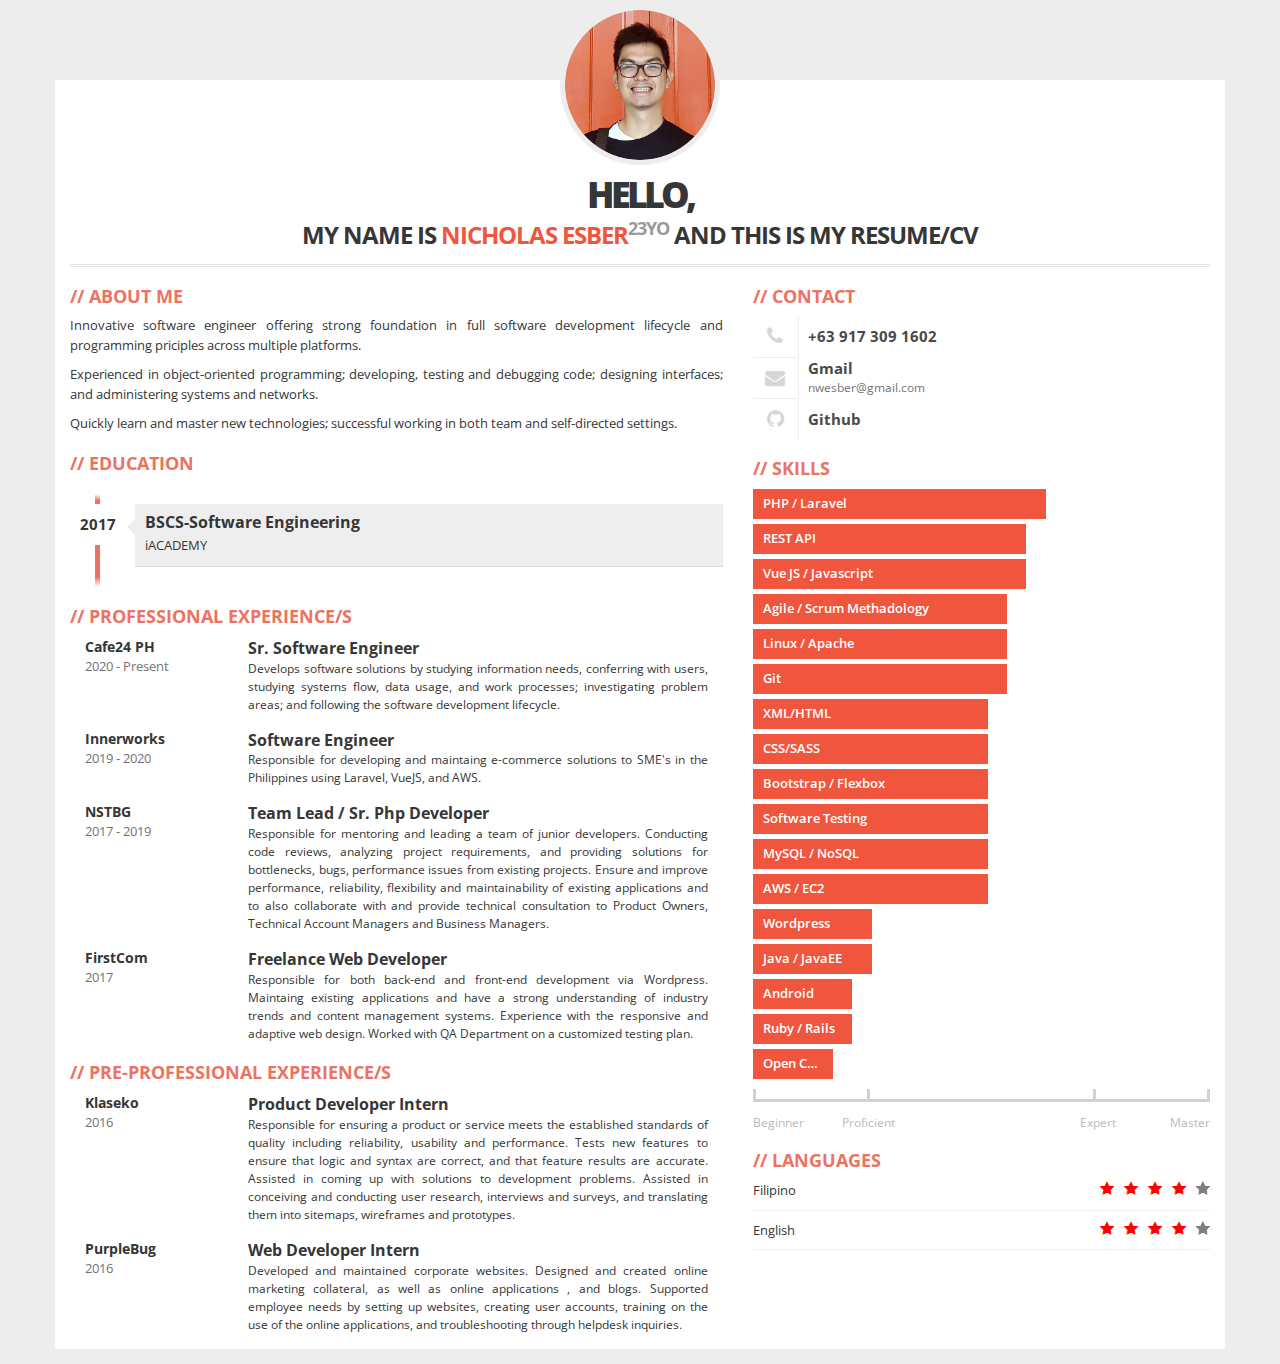
==== index.html @ 86ea2d39 "Update index.html" ====
<!DOCTYPE html>
<html lang="en">
  <head>
    <meta http-equiv="Content-Type" content="text/html; charset=UTF-8">
    <meta http-equiv="X-UA-Compatible" content="IE=edge,chrome=1">
    <meta name="viewport" content="width=device-width, initial-scale=1">
    <meta name="author" content="Nicholas Esber">
    <meta name="keywords" content="resume, nicholas esber">
    <meta name="description" content="Nicholas Esber CV/Resume">

    <title>NWESBER</title>
    <link href="./assets/plugins/bootstrap/css/bootstrap.min.css" rel="stylesheet">
    <link href="./assets/plugins/font-awesome/css/font-awesome.min.css" rel="stylesheet">
    <link href="./assets/css/main.css" rel="stylesheet">
    <link rel="shortcut icon" type="image/x-icon" href="./assets/img/icon.png" />
  </head>
  <body>
    <div class="container">
      <div class="row">
        <div class="col-xs-12">
          <div id="photo-header" class="text-center">
            <!-- PHOTO (AVATAR) -->
            <div id="photo">
              <img src="./assets/img/cv.png" alt="avatar">
            </div>
            <div id="text-header">
              <h1>Hello,<br> my name is <span>Nicholas Esber</span><sup>23yo</sup> and this is my resume/cv</h1>
            </div>
          </div>
        </div>
      </div>
      <div class="row">
        <div class="col-xs-12 col-sm-7">

          <!-- ABOUT ME -->
          <div class="box" align="justify">
            <h2>About Me</h2>
            <p>Innovative software engineer offering strong foundation in full software development lifecycle and programming priciples across multiple platforms.</p>
      	    <p>Experienced in object-oriented programming; developing, testing and debugging code; designing interfaces; and administering systems and networks.</p>
      	    <p>Quickly learn and master new technologies; successful working in both team and self-directed settings.</p>
          </div>

          <!-- EDUCATION -->
          <div class="box">
            <h2>Education</h2>
            <ul id="education" class="clearfix">
              <li>
                <div class="year pull-left">2017</div>
                <div class="description pull-right">
                  <h3>BSCS-Software Engineering</h3>
                  <p>iACADEMY</p>
                </div>
              </li>
            </ul>
          </div>

          <!-- PRO-EXPERIENCES -->
          <div class="box" align="justify">
            <h2>Professional Experience/s</h2>
	    <div class="job clearfix">
              <div class="col-xs-3">
                <div class="where">Cafe24 PH</div>
                <div class="year">2020 - Present</div>
              </div>
              <div class="col-xs-9">
                <div class="profession">Sr. Software Engineer</div>
                <div class="description">Develops software solutions by studying information needs, conferring with users, studying systems flow, data usage, and work processes; investigating problem areas; and following the software development lifecycle.  
                </div>
              </div>
            </div>  
	    <div class="job clearfix">
              <div class="col-xs-3">
                <div class="where">Innerworks</div>
                <div class="year">2019 - 2020</div>
              </div>
              <div class="col-xs-9">
                <div class="profession">Software Engineer</div>
                <div class="description">Responsible for developing and maintaing e-commerce solutions to SME's in the Philippines using Laravel, VueJS, and AWS.  
                </div>
              </div>
            </div>
            <div class="job clearfix">
              <div class="col-xs-3">
                <div class="where">NSTBG</div>
                <div class="year">2017 - 2019</div>
              </div>
              <div class="col-xs-9">
                <div class="profession">Team Lead / Sr. Php Developer</div>
                <div class="description">Responsible for mentoring and leading a team of junior developers. Conducting code reviews, analyzing project requirements, and providing solutions for bottlenecks, bugs, performance issues from existing projects. Ensure and improve performance, reliability, flexibility and maintainability of existing applications and to also collaborate with and provide technical consultation to Product Owners, Technical Account Managers and Business Managers.
                </div>
              </div>
            </div>
            <div class="job clearfix">
              <div class="col-xs-3">
                <div class="where">FirstCom</div>
                <div class="year">2017</div>
              </div>
              <div class="col-xs-9">
                <div class="profession">Freelance Web Developer</div>
                <div class="description">Responsible for both back-end and front-end development via Wordpress. Maintaing existing applications and have a strong understanding of industry trends and content management systems. Experience with the responsive and adaptive web design. Worked with QA Department on a customized testing plan.
                </div>
              </div>
            </div>
          </div>

          <!-- PRE-EXPERIENCES -->
          <div class="box" align="justify">
            <h2>Pre-Professional Experience/s</h2>
            <div class="job clearfix">
              <div class="col-xs-3">
                <div class="where">Klaseko</div>
                <div class="year">2016</div>
              </div>
              <div class="col-xs-9">
                <div class="profession">Product Developer Intern</div>
                <div class="description">Responsible for ensuring a product or service meets the established standards of quality including reliability, usability and performance. Tests new features to ensure that logic and syntax are correct, and that feature results are accurate. Assisted in coming up with solutions to development problems. Assisted in conceiving and conducting user research, interviews and surveys, and translating them into sitemaps, wireframes and prototypes.
                </div>
              </div>
            </div>
            <div class="job clearfix">
              <div class="col-xs-3">
                <div class="where">PurpleBug</div>
                <div class="year">2016</div>
              </div>
              <div class="col-xs-9">
                <div class="profession">Web Developer Intern</div>
                <div class="description">Developed and maintained corporate websites. Designed and created online marketing collateral, as well as online applications , and blogs. Supported employee needs by setting up websites, creating user accounts, training on the use of the online applications, and troubleshooting through helpdesk inquiries.</div>
              </div>
            </div>
          </div>

          <div class="box" align="justify" style="display: none">
            <h2>Projects</h2>
            <!-- <div class="job clearfix">
              <div class="col-xs-3">
                <div class="where">FirstCom</div>
                <div class="year">2017</div>
              </div>
              <div class="col-xs-9">
                <div class="profession">WordPress Projects:</div>
                <div class="description">
                  <ul class="list-none">
                    <li><a href="https://www.zonceptzsolutions2501.firstcomdemolinks.com/demo/" target="_blank">Zoncepz Solutions</a></li>
                    <li><a href="http://advancerglobal2809.firstcomdemolinks.com/KHSecurity/demo/" target="_blank">KH Security</a></li>
                    <li><a href="http://www.kcsecurity1711.firstcomdemolinks.com/demo/" target="_blank">KC Security</a></li>
                    <li><a href="http://www.jackfocus2903.firstcomdemolinks.com/demo1/" target="_blank">Jack Focus</a></li>
                  </ul>
                </div>
                <div class="profession">OpenCart Projects:</div>
                <div class="description">
                  <ul class="list-none">
                    <li><a href="http://www.ultrasupplies0912.firstcomdemolinks.com/demo/ultra_supplies/index.php?route=common/home/" target="_blank">Ultra Supplies</a></li>
                  </ul>
                </div>

              </div>
            </div> -->

            <div class="job clearfix">
              <div class="col-xs-3">
                <div class="where">NSTBG</div>
                <div class="year">2017 - 2019</div>
              </div>
              <div class="col-xs-9">
                <div class="profession">
                  <a href="https://bgbridalgallery.com/ph/" target="_blank">BG Bridal Gallery PH</a>
                </div>
                <div class="description">
                  Is top-tier wedding planner in the Philippines and a one-stop wedding planning guide where couples can discover wedding ideas.
                </div>
                 <div class="profession clearTop">
                  <a href="https://bgbridalgallery.com/us/" target="_blank">BG Bridal Gallery US</a>
                </div>
                <div class="description">
                  Is top-tier wedding planner in the US and a one-stop wedding planning guide where couples can discover wedding ideas.
                </div>
                <div class="profession clearTop">
                  <a href="https://bgbridalgallery.com/jp/" target="_blank">BG Bridal Gallery JP</a>
                </div>
                <div class="description">
                  Is top-tier wedding planner in the Japan and a one-stop wedding planning guide where couples can discover wedding ideas.
                </div>
                <div class="profession clearTop">
                  <a href="https://gamenewsninja.com/" target="_blank">Game News Ninja</a>
                </div>
                <div class="description">
                  Is your portal for the hottest gaming trends, game reviews, and new and upcoming games. Enjoy awesome gaming content from hundreds of creators.
                </div>
              </div>
            </div>

            <div class="job clearfix">
              <div class="col-xs-3">
                <div class="where">Klaseko</div>
                <div class="year">2016</div>
              </div>
              <div class="col-xs-9">
                <div class="profession"><a href="https://enroll.klaseko.com/" target="_blank">Klaseko Web Enrollments</a></div>
                <div class="description">An online enrollment platform that works with schools to help make enrollment process easier for parents and students.
                </div>
                <div class="profession clearTop"><a href="https://klaseko.github.io/klasify/" target="_blank">Klasify CSS</a></div>
                <div class="description">CSS Framework
                </div>
              </div>
            </div>
            <div class="job clearfix">
              <div class="col-xs-3">
                <div class="where">PurpleBug</div>
                <div class="year">2016</div>
              </div>
              <div class="col-xs-9">
                <div class="profession">CMS Blogs</div>
                <div class="description">An intranet web application that focuses on content management system for purplebug blog site.
                </div>
                <div class="profession clearTop">Contract Tracker</div>
                <div class="description">An intranet web application that tracks current and past clients.
                </div>
              </div>
            </div>
          </div>
        </div>

        <div class="col-xs-12 col-sm-5">
          <!-- CONTACT -->
          <div class="box clearfix">
            <h2>Contact</h2>
            <div class="contact-item">
              <div class="icon pull-left text-center"><span class="fa fa-phone fa-fw"></span></div>
              <div class="title only pull-right">+63 917 309 1602</div>
            </div>
            <div class="contact-item">
              <div class="icon pull-left text-center"><span class="fa fa-envelope fa-fw"></span></div>
              <div class="title pull-right">Gmail</div>
              <div class="description pull-right">nwesber@gmail.com</div>
            </div>
	          <div class="contact-item">
              <div class="icon pull-left text-center"><span class="fa fa-github fa-fw"></span></div>
              <div class="title only pull-right"><a href="https://github.com/nwesber" data-toggle="tooltip" title="Nicholas Esber on Github" target="_blank">Github</a></div>
            </div>
          </div>

          <!-- SKILLS -->
          <div class="box">
            <h2>Skills</h2>
            <div class="skills">
              <div class="item-skills" data-percent="0.75">PHP / Laravel</div>
              <div class="item-skills" data-percent="0.70">REST API</div>
              <div class="item-skills" data-percent="0.70">Vue JS / Javascript</div>
              <div class="item-skills" data-percent="0.65">Agile / Scrum Methadology</div>
              <div class="item-skills" data-percent="0.65">Linux / Apache</div>
              <div class="item-skills" data-percent="0.65">Git</div>
              <div class="item-skills" data-percent="0.60">XML/HTML</div>
              <div class="item-skills" data-percent="0.60">CSS/SASS</div>
	            <div class="item-skills" data-percent="0.60">Bootstrap / Flexbox</div>
              <div class="item-skills" data-percent="0.60">Software Testing</div>
              <div class="item-skills" data-percent="0.60">MySQL / NoSQL</div>
              <div class="item-skills" data-percent="0.60">AWS / EC2</div>
              <div class="item-skills" data-percent="0.30">Wordpress</div>
              <div class="item-skills" data-percent="0.30">Java / JavaEE</div>
              <div class="item-skills" data-percent="0.25">Android</div>
              <div class="item-skills" data-percent="0.25">Ruby / Rails</div>
              <div class="item-skills" data-percent="0.20">Open Cart</div>
              <div class="skills-legend clearfix">
                <div class="legend-left legend">Beginner</div>
                <div class="legend-left legend"><span>Proficient</span></div>
                <div class="legend-right legend"><span>Expert</span></div>
                <div class="legend-right legend">Master</div>
              </div>
            </div>
          </div>

          <!-- LANGUAGES -->
          <div class="box">
            <h2>Languages</h2>
            <div id="language-skills">
              <div class="skill">Filipino
                <div class="icons pull-right">
                  <div class="icons-red stars"></div>
                </div>
              </div>
              <div class="skill">English
                <div class="icons pull-right">
                  <div class="icons-red stars"></div>
                </div>
              </div>
            </div>
          </div>

        </div>
      </div>
    </div>

    <script src="./assets/plugins/jquery-1.11.3.min.js"></script>
    <script src="./assets/plugins/bootstrap/js/bootstrap.min.js"></script>
    <script src="./assets/js/scripts.js"></script>

  </body>
</html>
---- assets/css/main.css ----
/*******************************************
FONTS
*******************************************/
@import url(https://fonts.googleapis.com/css?family=Open+Sans:400,600,700,800);
/*******************************************
SETTINGS
*******************************************/
@charset "utf-8";
@-webkit-viewport   { width: device-width; }
@-moz-viewport      { width: device-width; }
@-ms-viewport       { width: device-width; }
@-o-viewport        { width: device-width; }
@viewport           { width: device-width; }
/*******************************************
BODY
*******************************************/
body{
  font-family: 'Open Sans', Arial, Tahoma;
  font-weight: 400;
  font-size: 1em;
  color: #363636;
  background: #ededed;
}
/*******************************************
CONTAINER
*******************************************/
.container{
  margin-top: 80px;
  margin-bottom: 15px;
  background: #fff;
}

.clearTop{
  margin-top: 10px;
}

.list-none{
  list-style: none;
}

a{
  color: #363636;
}
/*******************************************
PHOTO (AVATAR)
*******************************************/
#photo-header{
  margin-top: -75px;
}
#photo{
  width: 160px;
  height: 160px;
  border-radius: 50%;
  overflow: hidden;
  padding: 5px;
  background: #ededed;
  display: inline-block;
  user-drag: none;
  user-select: none;
  -moz-user-select: none;
  -webkit-user-drag: none;
  -webkit-user-select: none;
  -ms-user-select: none;
  pointer-events: none;
}
#photo img{
  width: 150px;
  height: 150px;
  border-radius: 50%;
}
#text-header h1{
  margin: 0;
  padding: 0;
  font-size: 2.4em;
  font-weight: 700;
  text-transform: uppercase;
  letter-spacing: -1px;
}
#text-header h1::first-line{
  font-size: 1.5em;
  letter-spacing: -4px;
  font-weight: 800;
  line-height: 1.5em;
}
#text-header h1 span{
  color: #F0563D;
}
#text-header h1 sup{
  opacity: 0.5;
}
#text-header:after{
  width: 100%;
  height: 3px;
  background: url(../img/line.png);
  margin-top: 15px;
  content: '';
  display: block;
}
/*******************************************
DEFAULT BOX
*******************************************/
.box{
  margin-bottom: 15px;
}
.box h2{
  color: #EC7263;
  font-size: 1.8em;
  font-weight: 700;
  text-transform: uppercase;
}
.box h2:before{
  content: '//';
  margin-right: 5px;
}
.box p{
  font-size: 1.3em;
  line-height: 1.5em;
}
/*******************************************
EDUCATION
*******************************************/
#education{
  margin-top: 20px;
  position: relative;
  padding: 1em 0;
  list-style: none;
}
#education:before {
  width: 5px;
  height: 100%;
  position: absolute;
  left: 25px;
  top: 0;
  content: ' ';
  display: block;
  background: #ec7263;
  background: -moz-linear-gradient(top,  #ffffff 0%, #ec7263 7%, #ec7263 89%, #ffffff 100%);
  background: -webkit-gradient(linear, left top, left bottom, color-stop(0%,#ffffff), color-stop(7%,#ec7263), color-stop(89%,#ec7263), color-stop(100%,#ffffff));
  background: -webkit-linear-gradient(top,  #ffffff 0%,#ec7263 7%,#ec7263 89%,#ffffff 100%);
  background: -o-linear-gradient(top,  #ffffff 0%,#ec7263 7%,#ec7263 89%,#ffffff 100%);
  background: -ms-linear-gradient(top,  #ffffff 0%,#ec7263 7%,#ec7263 89%,#ffffff 100%);
  background: linear-gradient(to bottom,  #ffffff 0%,#ec7263 7%,#ec7263 89%,#ffffff 100%);
  filter: progid:DXImageTransform.Microsoft.gradient( startColorstr='#ffffff', endColorstr='#ffffff',GradientType=0 );
}
#education li{
  width: 100%;
  z-index: 2;
  position: relative;
  float: left;
}
#education .year{
  width: 10%;
  background: #fff;
  padding: 10px;
  font-size: 1.5em;
  font-weight: 700;
  display: inline-block;
}
#education .description{
  width: 80%;
  display: inline-block;
  background: #eee;
  margin-bottom: 10px;
  position: relative;
  padding: 10px 10px 0 10px;
  border-bottom: 1px solid #ddd;
}
#education .description:after {
  content: '';
  position: absolute;
  top: 15px;
  right: 0;
  left: -16px;
  height: 0;
  width: 0;
  border: solid transparent;
  border-right-color: #eee;
  border-width: 8px;
  pointer-events: none;
}
#education .description h3{
  font-size: 1.6em;
  margin: 0;
  padding: 0;
  font-weight: 700;
}
#education .description p{
  font-size: 1.3em;
  margin-top: 5px;
  padding: 0;
}
/*******************************************
EXPERIENCES
*******************************************/
.job{
  margin-bottom: 15px;
}
.job .where{
  font-size: 1.4em;
  font-weight: bold;
}
.job .year{
  font-size: 1.3em;
  opacity: 0.7;
}
.job .profession{
  font-size: 1.6em;
  font-weight: bold;
}
.job .description{
  font-size: 1.2em;
  line-height: 1.5em;
}
/*******************************************
CONTACT
*******************************************/
.contact-item{
  width: 100%;
  float: left;
}
.contact-item .icon{
  padding: 10px;
  border-right: 1px solid #aaa;
  border-bottom: 1px solid #aaa;
  opacity: 0.2;
}
.contact-item:last-child .icon{
  border-bottom: none;
}
.contact-item .fa{
  font-size: 2em;
}
.contact-item .title{
  width: 80%;
  width: calc(100% - 55px);
  font-size: 1.5em;
  font-weight: 700;
  opacity: 0.9;
}
.contact-item .title.only{
  margin-top: 10px;
}
.contact-item .description{
  width: 80%;
  width: calc(100% - 55px);
  font-size: 1.2em;
  opacity: 0.7;
}
/*******************************************
SKILLS
*******************************************/
.item-skills{
  height: 30px;
  background: #F0563D;
  color: #fff;
  padding: 5px 10px;
  margin-bottom: 5px;
  white-space: nowrap;
  overflow: hidden;
  text-overflow: ellipsis;
  font-size: 1.3em;
  font-weight: 600;
}
.skills-legend{
  margin-top: 20px;
  opacity: 0.8;
}
.skills-legend:before{
  width: 100%;
  height: 3px;
  position: relative;
  content: ' ';
  display: block;
  margin-bottom: -13px;
  background: #c6c6c6;
}
.skills-legend div{
  width: 25%;
  display: inline-block;
  font-size: 1.2em;
  color: #a9a9a9;
  float: left;
}
.legend:before{
  width: 3px;
  height: 10px;
  position: relative;
  content: ' ';
  display: block;
  margin: auto;
  margin-bottom: 15px;
  background: #c6c6c6;
}
.legend-left.legend:before{
  margin-left: 0;
}
.legend-right.legend:before{
  margin-right: 0;
}
.legend-left:nth-child(2) span{
  margin-left: -25px;
}
.legend-right:nth-child(3) span{
  margin-right: -20px;
}
.legend-right{
  text-align: right;
}
/*******************************************
LANGUAGES
*******************************************/
#language-skills .skill{
  font-size: 1.3em;
  margin: 10px 0;
  padding-bottom: 10px;
  border-bottom: 1px solid #eee;
}
#language-skills .skill .icons{
  width: 111px;
  height: 14px;
  background: url(../img/star-grey.png) no-repeat;
}
#language-skills .skill .icons-red{
  background: url(../img/star-red.png) no-repeat;
}

.stars{
  width: 80%;
  height: 14px;
}
/*******************************************
HOBBIES
*******************************************/
.hobby{
  color: #fff;
  display: inline-block;
  margin-right: 5px;
  margin-bottom: 5px;
  padding: 5px 5px 5px 25px;
  background: #A75265;
  position: relative;
  font-size: 1.2em;
}
.hobby:before{
  content: "\f004";
  font-family: FontAwesome;
  font-style: normal;
  font-weight: normal;
  position: absolute;
  top: 6px;
  left: 7px;
}
/*******************************************
MEDIA
*******************************************/
@media (min-width: 500px) {
  #education .description{
    width: 85%;
  }
}
@media (min-width: 768px) {
  #education .description{
    width: 85%;
  }
}
@media (min-width: 992px) {
  #education .description{
    width: 87%;
  }
}
@media (min-width: 1200px) {
  #education .description{
    width: 90%;
  }
}
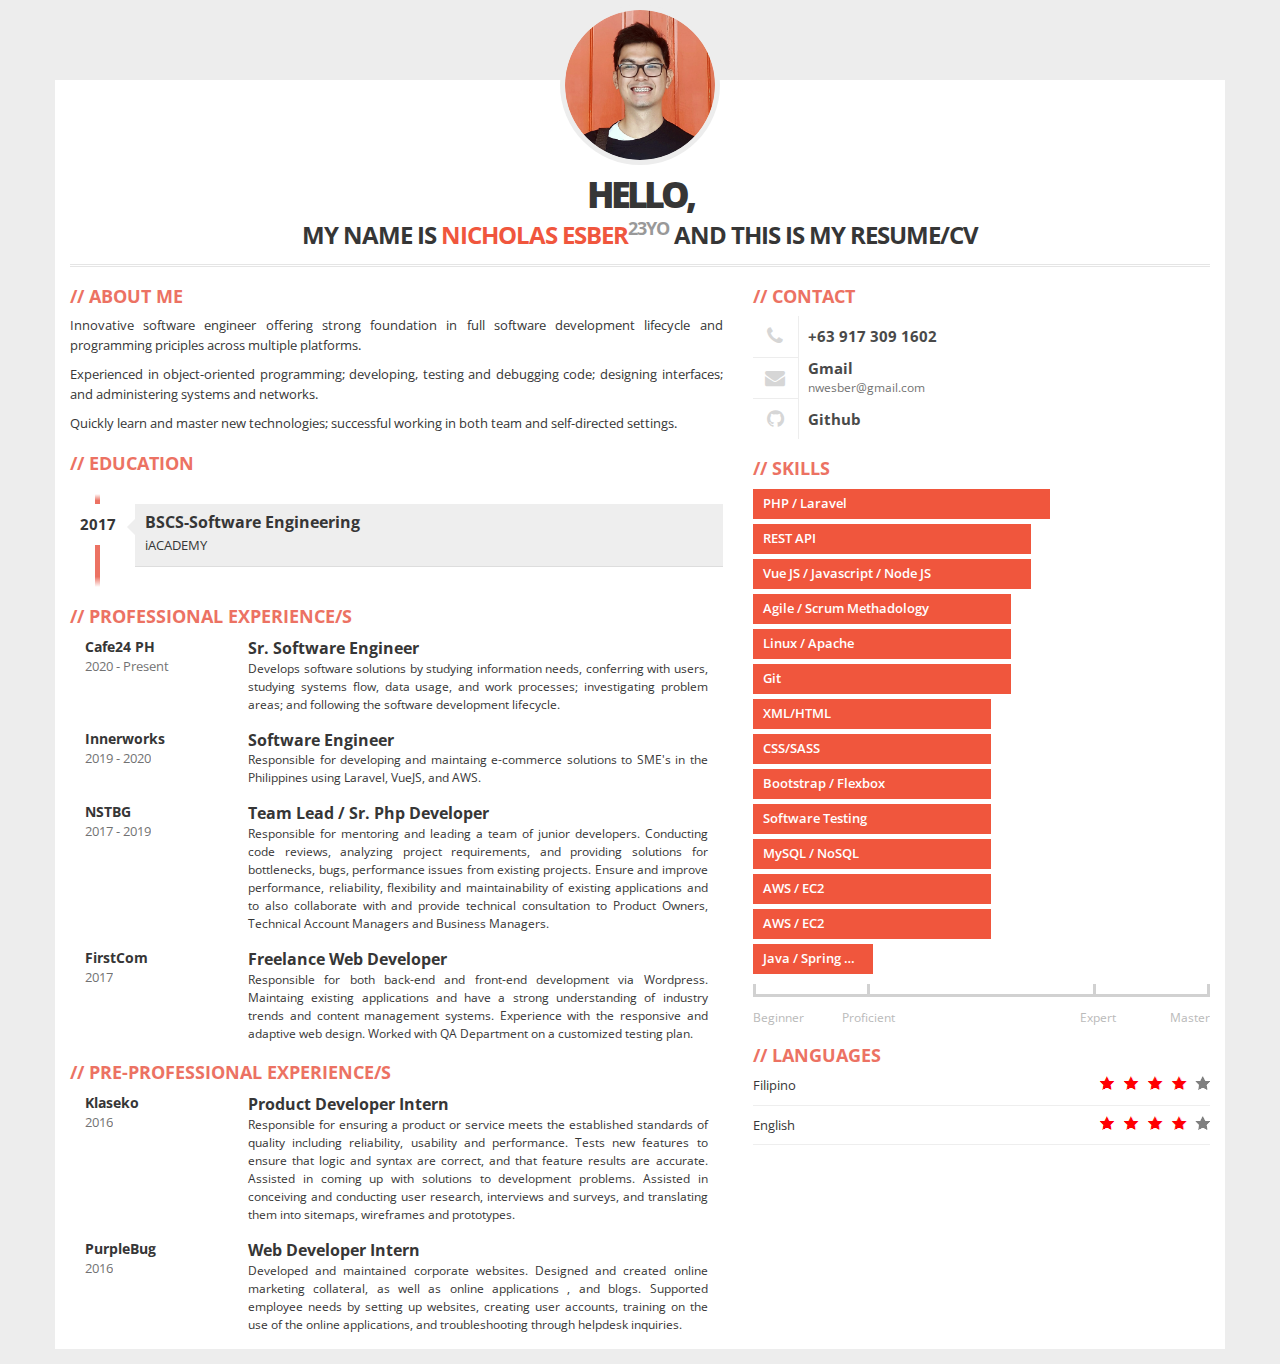
==== commit 44f4c0a1: "Update index.html" ====
--- a/index.html
+++ b/index.html
@@ -245,7 +245,7 @@
             <div class="skills">
               <div class="item-skills" data-percent="0.75">PHP / Laravel</div>
               <div class="item-skills" data-percent="0.70">REST API</div>
-              <div class="item-skills" data-percent="0.70">Vue JS / Javascript</div>
+              <div class="item-skills" data-percent="0.70">Vue JS / Javascript / Node JS</div>
               <div class="item-skills" data-percent="0.65">Agile / Scrum Methadology</div>
               <div class="item-skills" data-percent="0.65">Linux / Apache</div>
               <div class="item-skills" data-percent="0.65">Git</div>
@@ -255,11 +255,8 @@
               <div class="item-skills" data-percent="0.60">Software Testing</div>
               <div class="item-skills" data-percent="0.60">MySQL / NoSQL</div>
               <div class="item-skills" data-percent="0.60">AWS / EC2</div>
-              <div class="item-skills" data-percent="0.30">Wordpress</div>
-              <div class="item-skills" data-percent="0.30">Java / JavaEE</div>
-              <div class="item-skills" data-percent="0.25">Android</div>
-              <div class="item-skills" data-percent="0.25">Ruby / Rails</div>
-              <div class="item-skills" data-percent="0.20">Open Cart</div>
+              <div class="item-skills" data-percent="0.60">AWS / EC2</div>
+              <div class="item-skills" data-percent="0.30">Java / Spring Boot</div>
               <div class="skills-legend clearfix">
                 <div class="legend-left legend">Beginner</div>
                 <div class="legend-left legend"><span>Proficient</span></div>
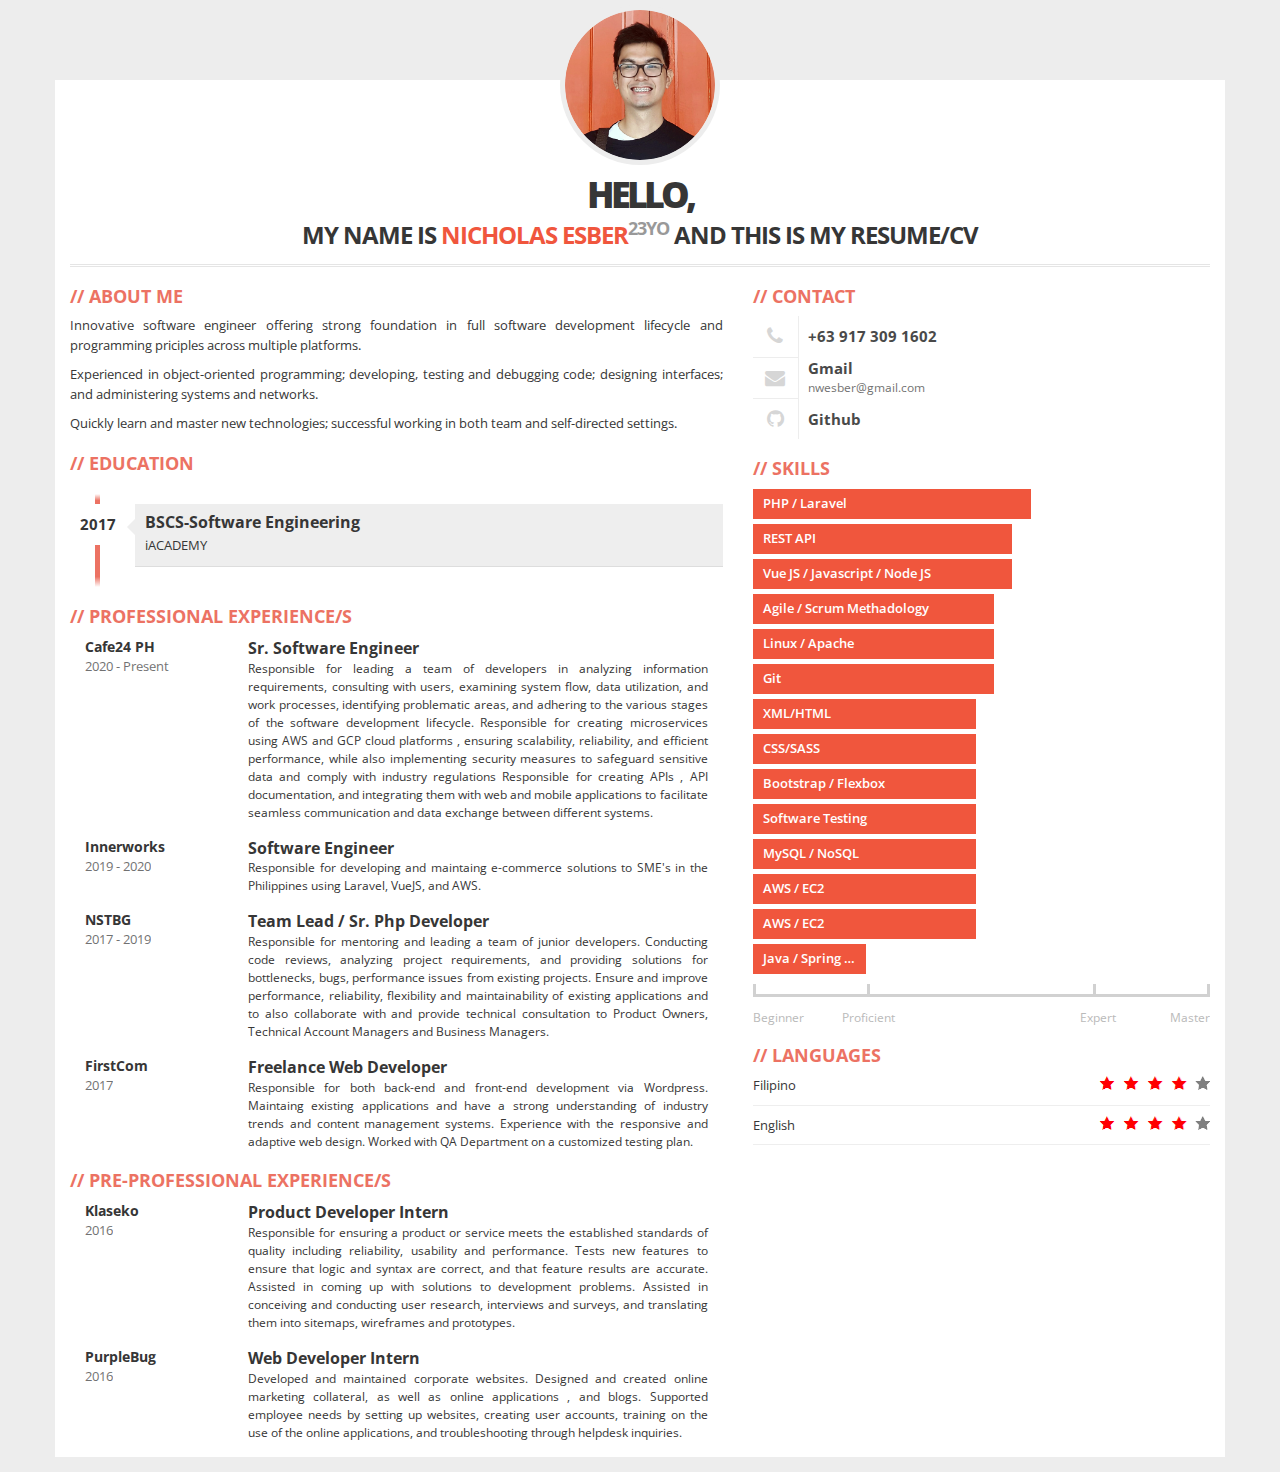
==== commit 0fd79f19: "Update index.html" ====
--- a/index.html
+++ b/index.html
@@ -64,7 +64,10 @@
               </div>
               <div class="col-xs-9">
                 <div class="profession">Sr. Software Engineer</div>
-                <div class="description">Develops software solutions by studying information needs, conferring with users, studying systems flow, data usage, and work processes; investigating problem areas; and following the software development lifecycle.  
+                <div class="description">
+			Responsible for leading a team of developers in analyzing information requirements, consulting with users, examining system flow, data utilization, and work processes, identifying problematic areas, and adhering to the various stages of the software development lifecycle. 
+			Responsible for creating microservices using AWS and GCP cloud platforms , ensuring scalability, reliability, and efficient performance, while also implementing security measures to safeguard sensitive data and comply with industry regulations
+			Responsible for creating APIs , API documentation, and integrating them with web and mobile applications to facilitate seamless communication and data exchange between different systems.
                 </div>
               </div>
             </div>  
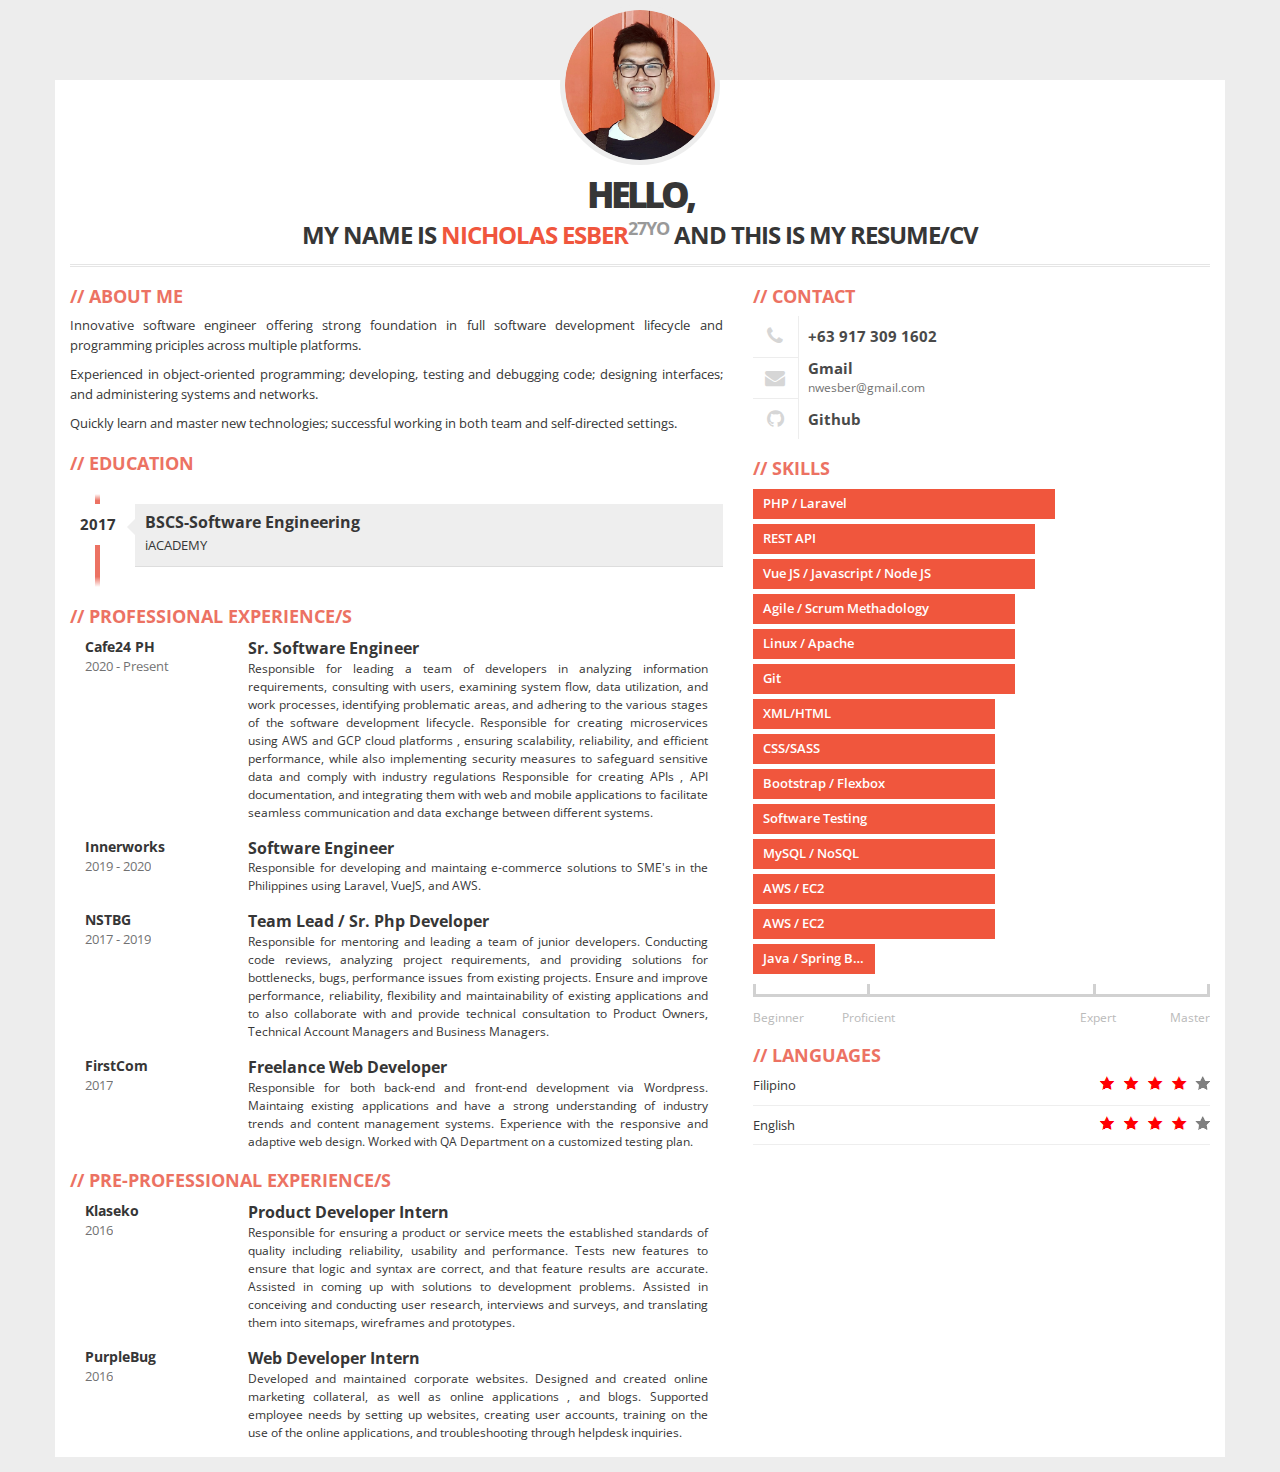
==== commit 538f5de0: "refactor: index.html" ====
--- a/index.html
+++ b/index.html
@@ -24,7 +24,7 @@
               <img src="./assets/img/cv.png" alt="avatar">
             </div>
             <div id="text-header">
-              <h1>Hello,<br> my name is <span>Nicholas Esber</span><sup>23yo</sup> and this is my resume/cv</h1>
+              <h1>Hello,<br> my name is <span>Nicholas Esber</span><sup>27yo</sup> and this is my resume/cv</h1>
             </div>
           </div>
         </div>
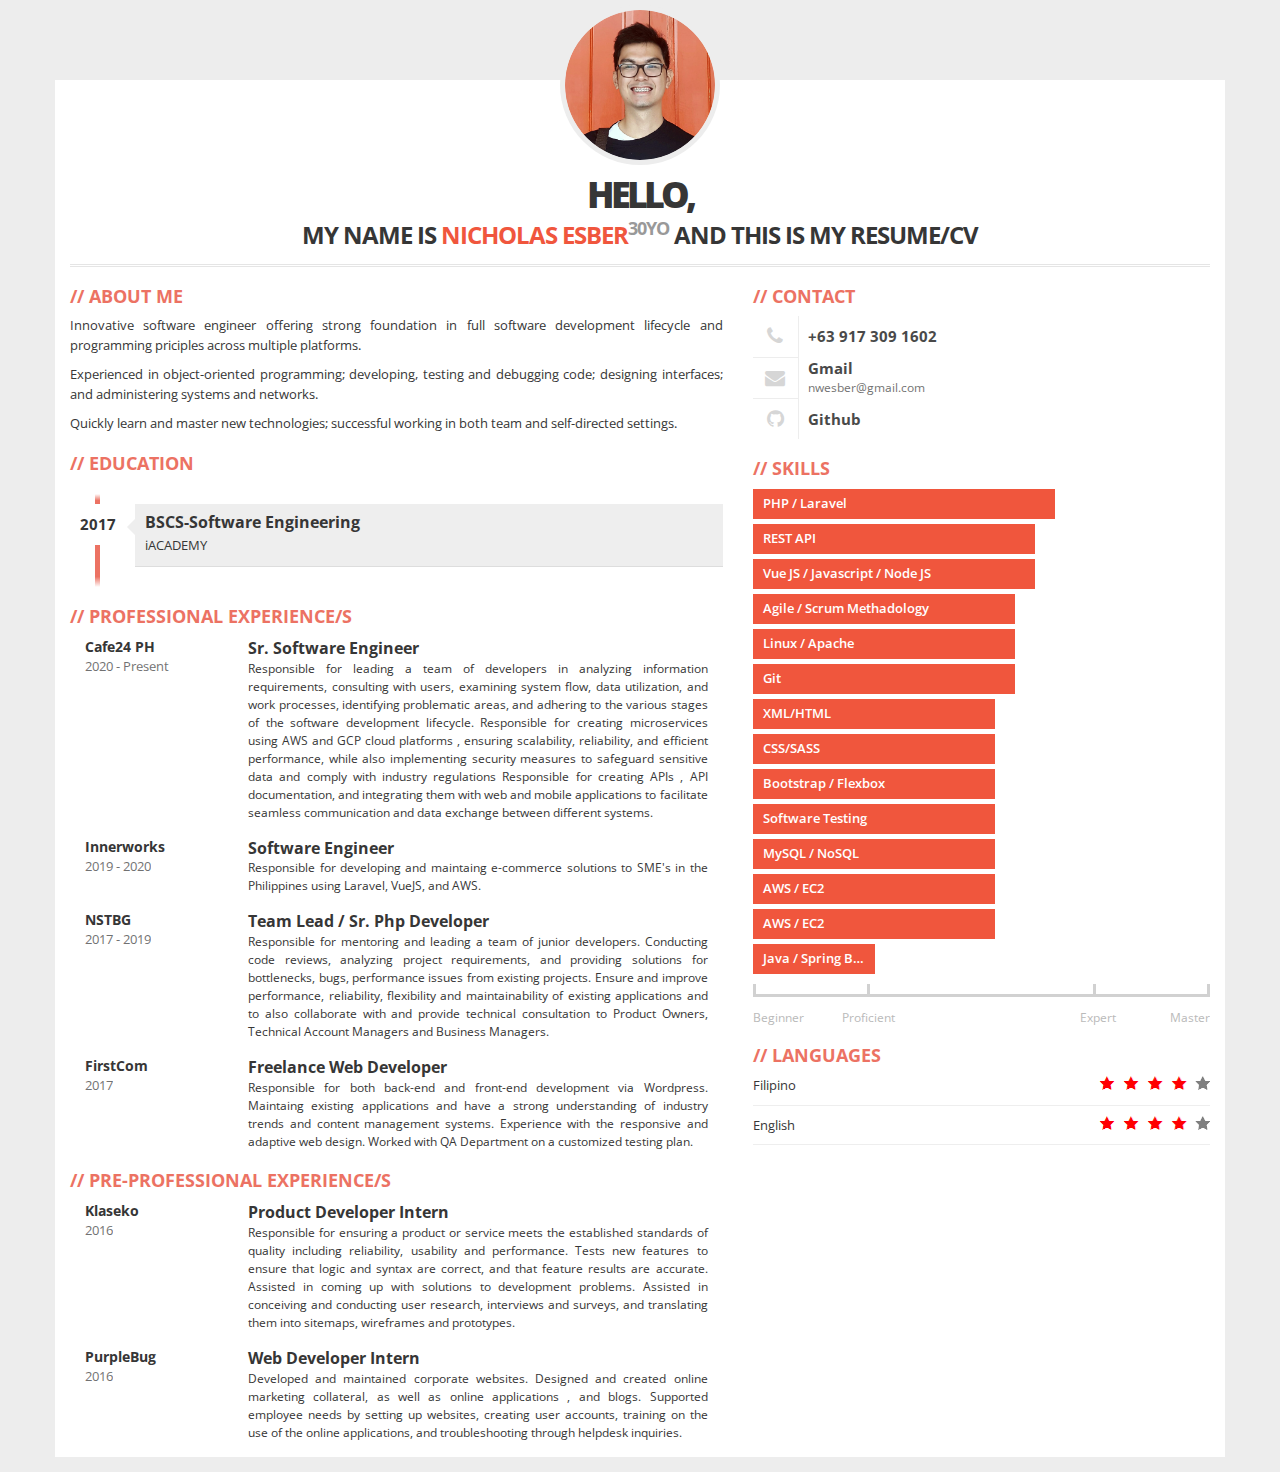
==== commit be59fd70: "refactor: index.html" ====
--- a/index.html
+++ b/index.html
@@ -24,7 +24,13 @@
               <img src="./assets/img/cv.png" alt="avatar">
             </div>
             <div id="text-header">
-              <h1>Hello,<br> my name is <span>Nicholas Esber</span><sup>27yo</sup> and this is my resume/cv</h1>
+              <h1>Hello,<br> my name is <span>Nicholas Esber</span><sup id="age"></sup> and this is my resume/cv</h1>
+		    <script>
+			 var currentYear = new Date().getFullYear();
+			 var birthYear = 1996;
+			 var age = currentYear - birthYear;
+			 document.getElementById("age").textContent = age+'yo';
+		    </script>
             </div>
           </div>
         </div>
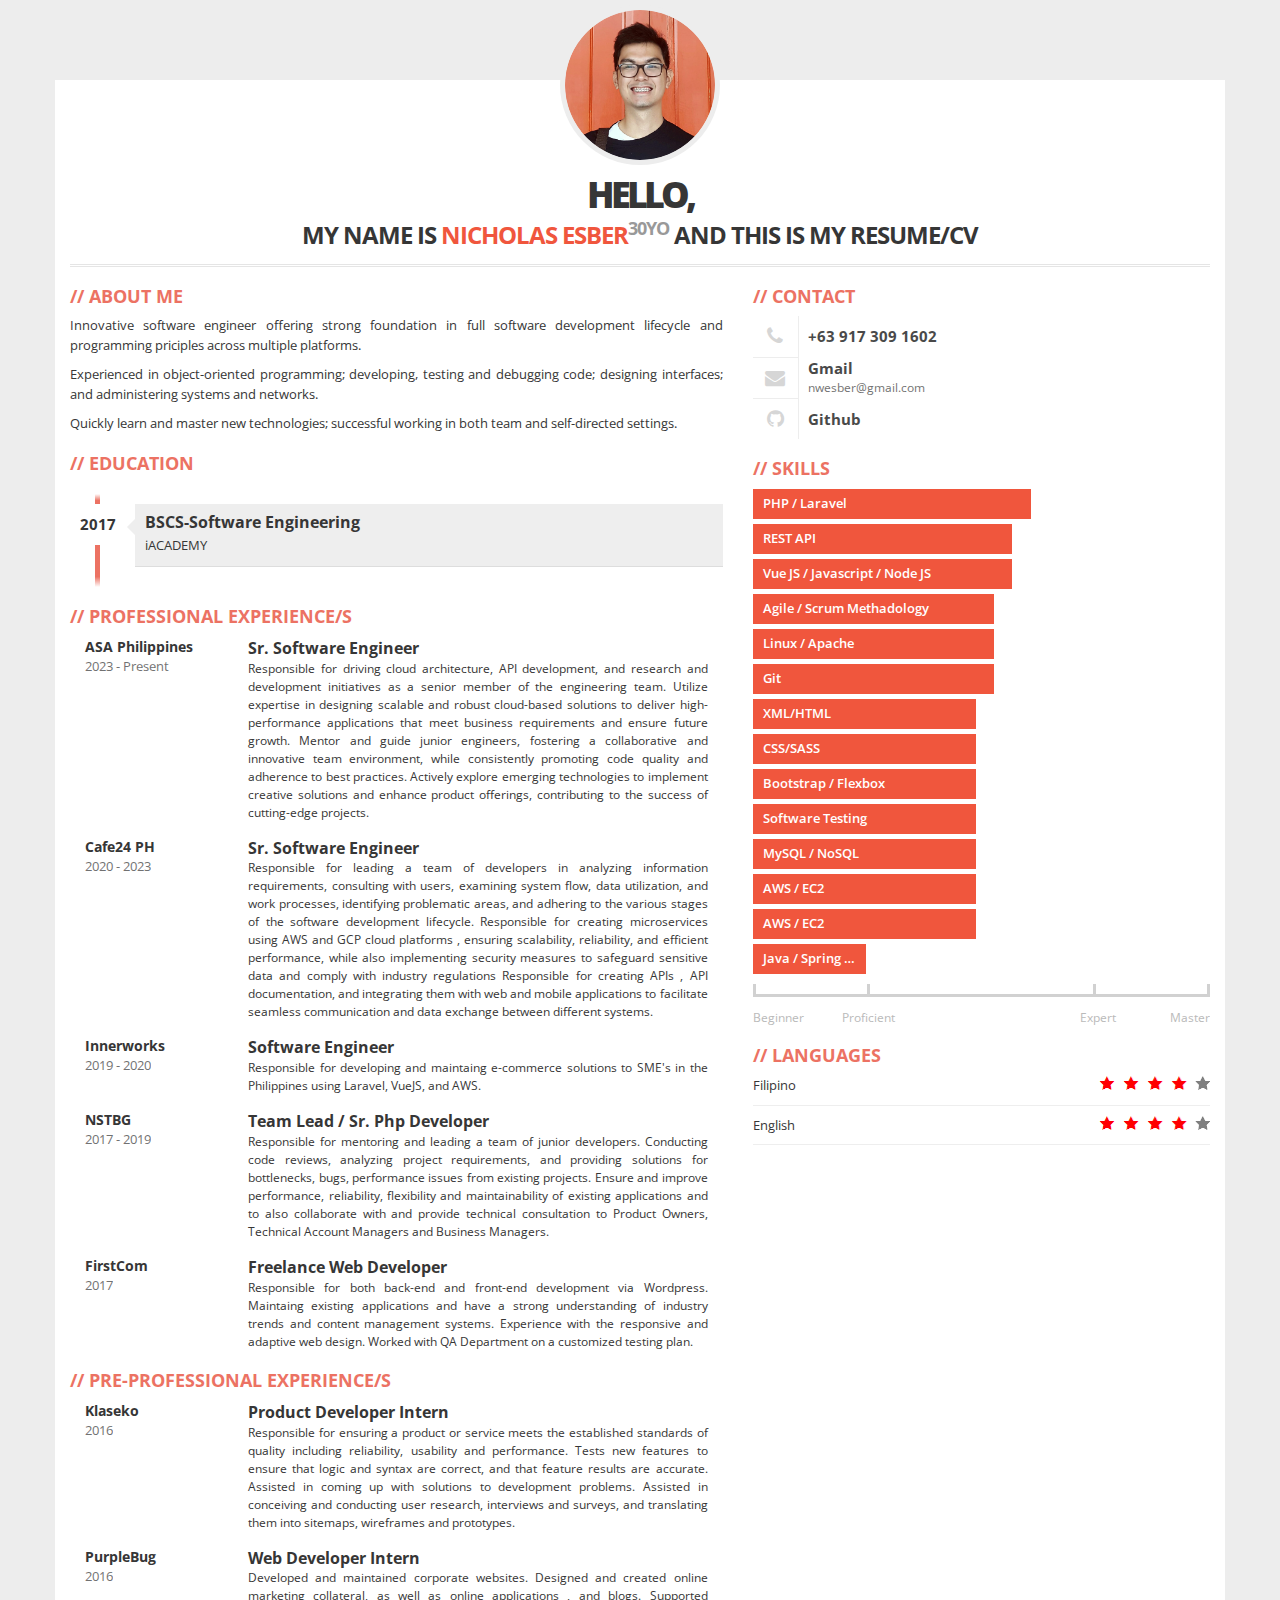
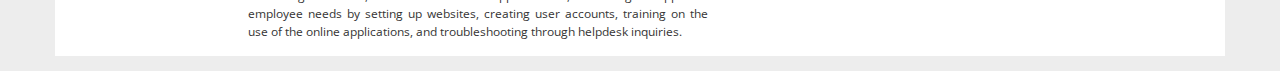
==== commit 48558f46: "Update index.html" ====
--- a/index.html
+++ b/index.html
@@ -65,8 +65,23 @@
             <h2>Professional Experience/s</h2>
 	    <div class="job clearfix">
               <div class="col-xs-3">
+                <div class="where">ASA Philippines</div>
+                <div class="year">2023 - Present</div>
+              </div>
+              <div class="col-xs-9">
+                <div class="profession">Sr. Software Engineer</div>
+                <div class="description">
+			Responsible for driving cloud architecture, API development, and research and development initiatives as a senior member of the engineering team. 
+			Utilize expertise in designing scalable and robust cloud-based solutions to deliver high-performance applications that meet business requirements and ensure future growth. Mentor and guide junior engineers,
+			fostering a collaborative and innovative team environment, while consistently promoting code quality and adherence to best practices.
+			Actively explore emerging technologies to implement creative solutions and enhance product offerings, contributing to the success of cutting-edge projects.
+                </div>
+              </div>
+            </div>  
+	    <div class="job clearfix">
+              <div class="col-xs-3">
                 <div class="where">Cafe24 PH</div>
-                <div class="year">2020 - Present</div>
+                <div class="year">2020 - 2023</div>
               </div>
               <div class="col-xs-9">
                 <div class="profession">Sr. Software Engineer</div>
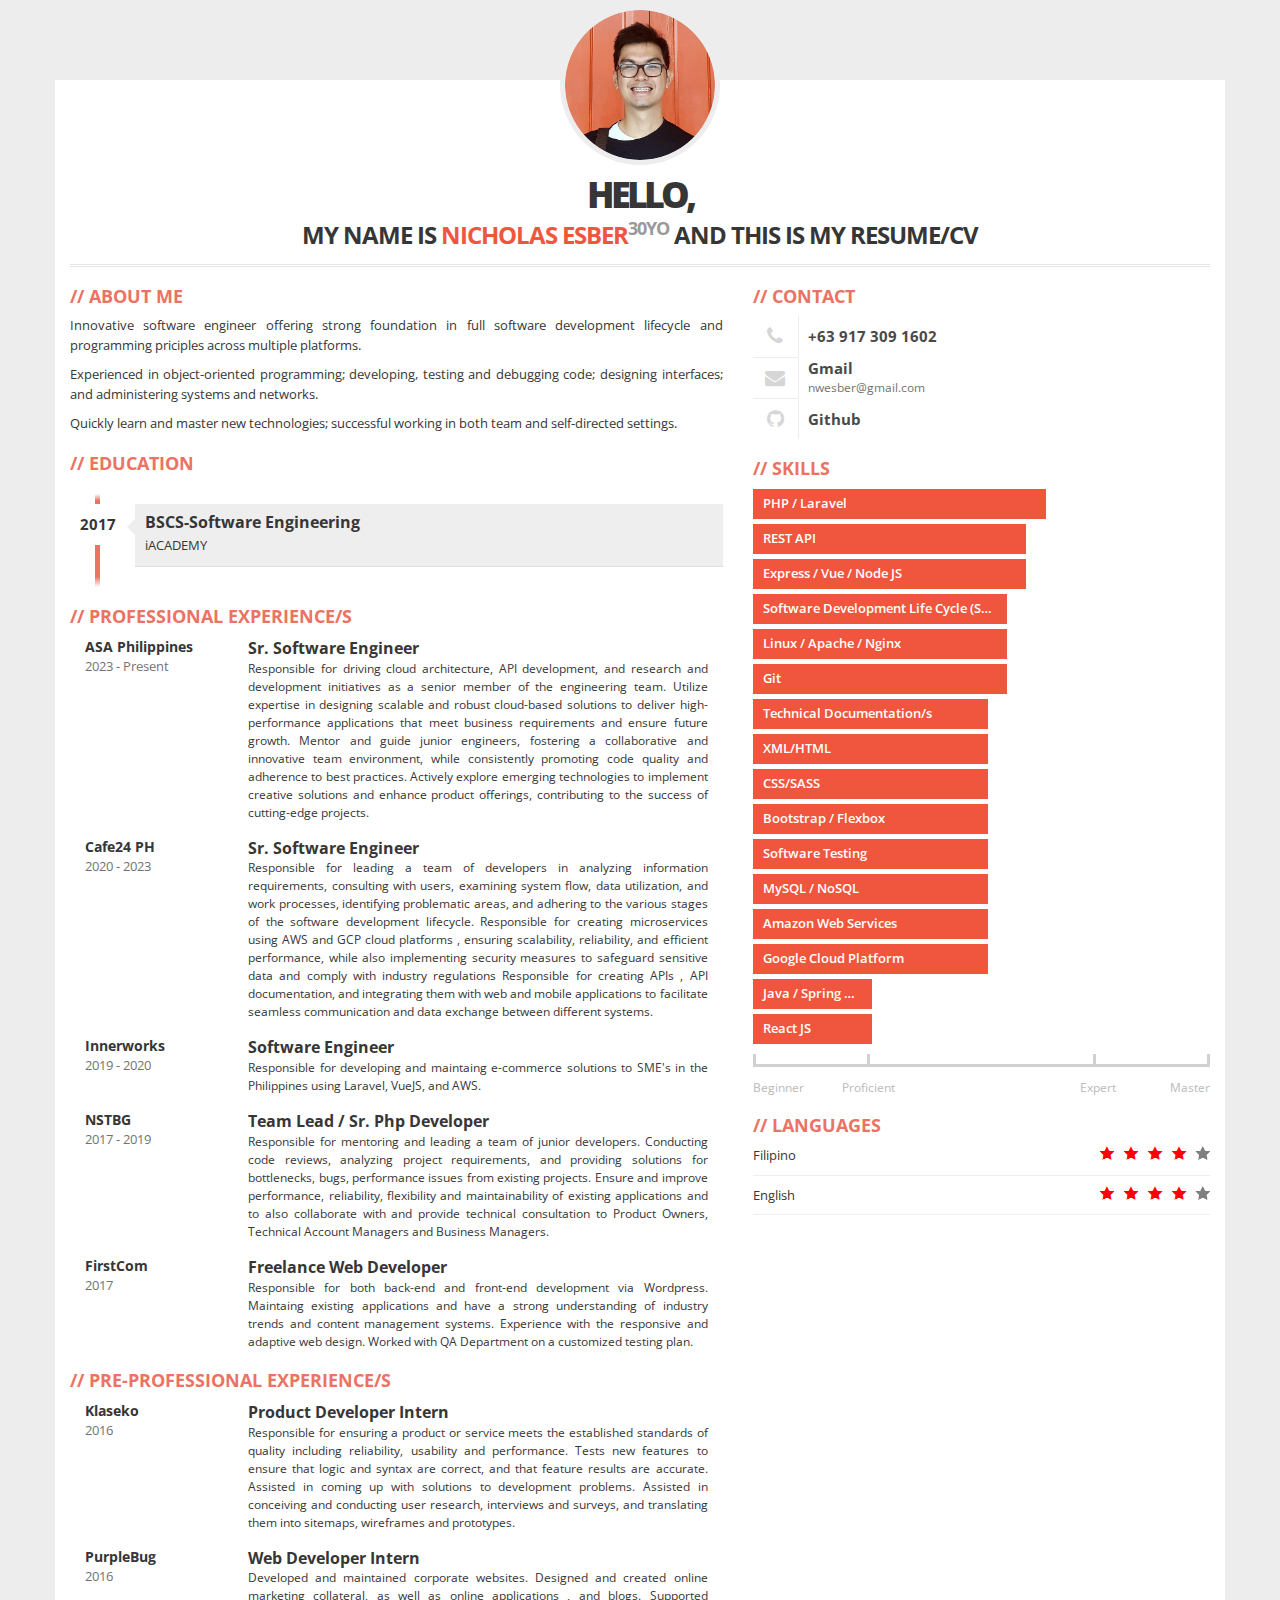
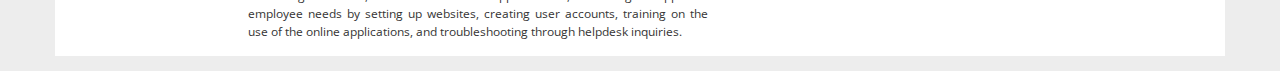
==== commit 9ebfddee: "Update index.html" ====
--- a/index.html
+++ b/index.html
@@ -269,18 +269,20 @@
             <div class="skills">
               <div class="item-skills" data-percent="0.75">PHP / Laravel</div>
               <div class="item-skills" data-percent="0.70">REST API</div>
-              <div class="item-skills" data-percent="0.70">Vue JS / Javascript / Node JS</div>
-              <div class="item-skills" data-percent="0.65">Agile / Scrum Methadology</div>
-              <div class="item-skills" data-percent="0.65">Linux / Apache</div>
-              <div class="item-skills" data-percent="0.65">Git</div>
+              <div class="item-skills" data-percent="0.70">Express / Vue / Node JS</div>
+              <div class="item-skills" data-percent="0.65">Software Development Life Cycle (SDLC)</div>
+              <div class="item-skills" data-percent="0.65">Linux / Apache / Nginx</div>
+	      <div class="item-skills" data-percent="0.65">Git</div>
+	      <div class="item-skills" data-percent="0.60">Technical Documentation/s</div>
               <div class="item-skills" data-percent="0.60">XML/HTML</div>
               <div class="item-skills" data-percent="0.60">CSS/SASS</div>
-	            <div class="item-skills" data-percent="0.60">Bootstrap / Flexbox</div>
+	      <div class="item-skills" data-percent="0.60">Bootstrap / Flexbox</div>
               <div class="item-skills" data-percent="0.60">Software Testing</div>
               <div class="item-skills" data-percent="0.60">MySQL / NoSQL</div>
-              <div class="item-skills" data-percent="0.60">AWS / EC2</div>
-              <div class="item-skills" data-percent="0.60">AWS / EC2</div>
+              <div class="item-skills" data-percent="0.60">Amazon Web Services</div>
+	      <div class="item-skills" data-percent="0.60">Google Cloud Platform</div>
               <div class="item-skills" data-percent="0.30">Java / Spring Boot</div>
+	      <div class="item-skills" data-percent="0.30">React JS</div>
               <div class="skills-legend clearfix">
                 <div class="legend-left legend">Beginner</div>
                 <div class="legend-left legend"><span>Proficient</span></div>
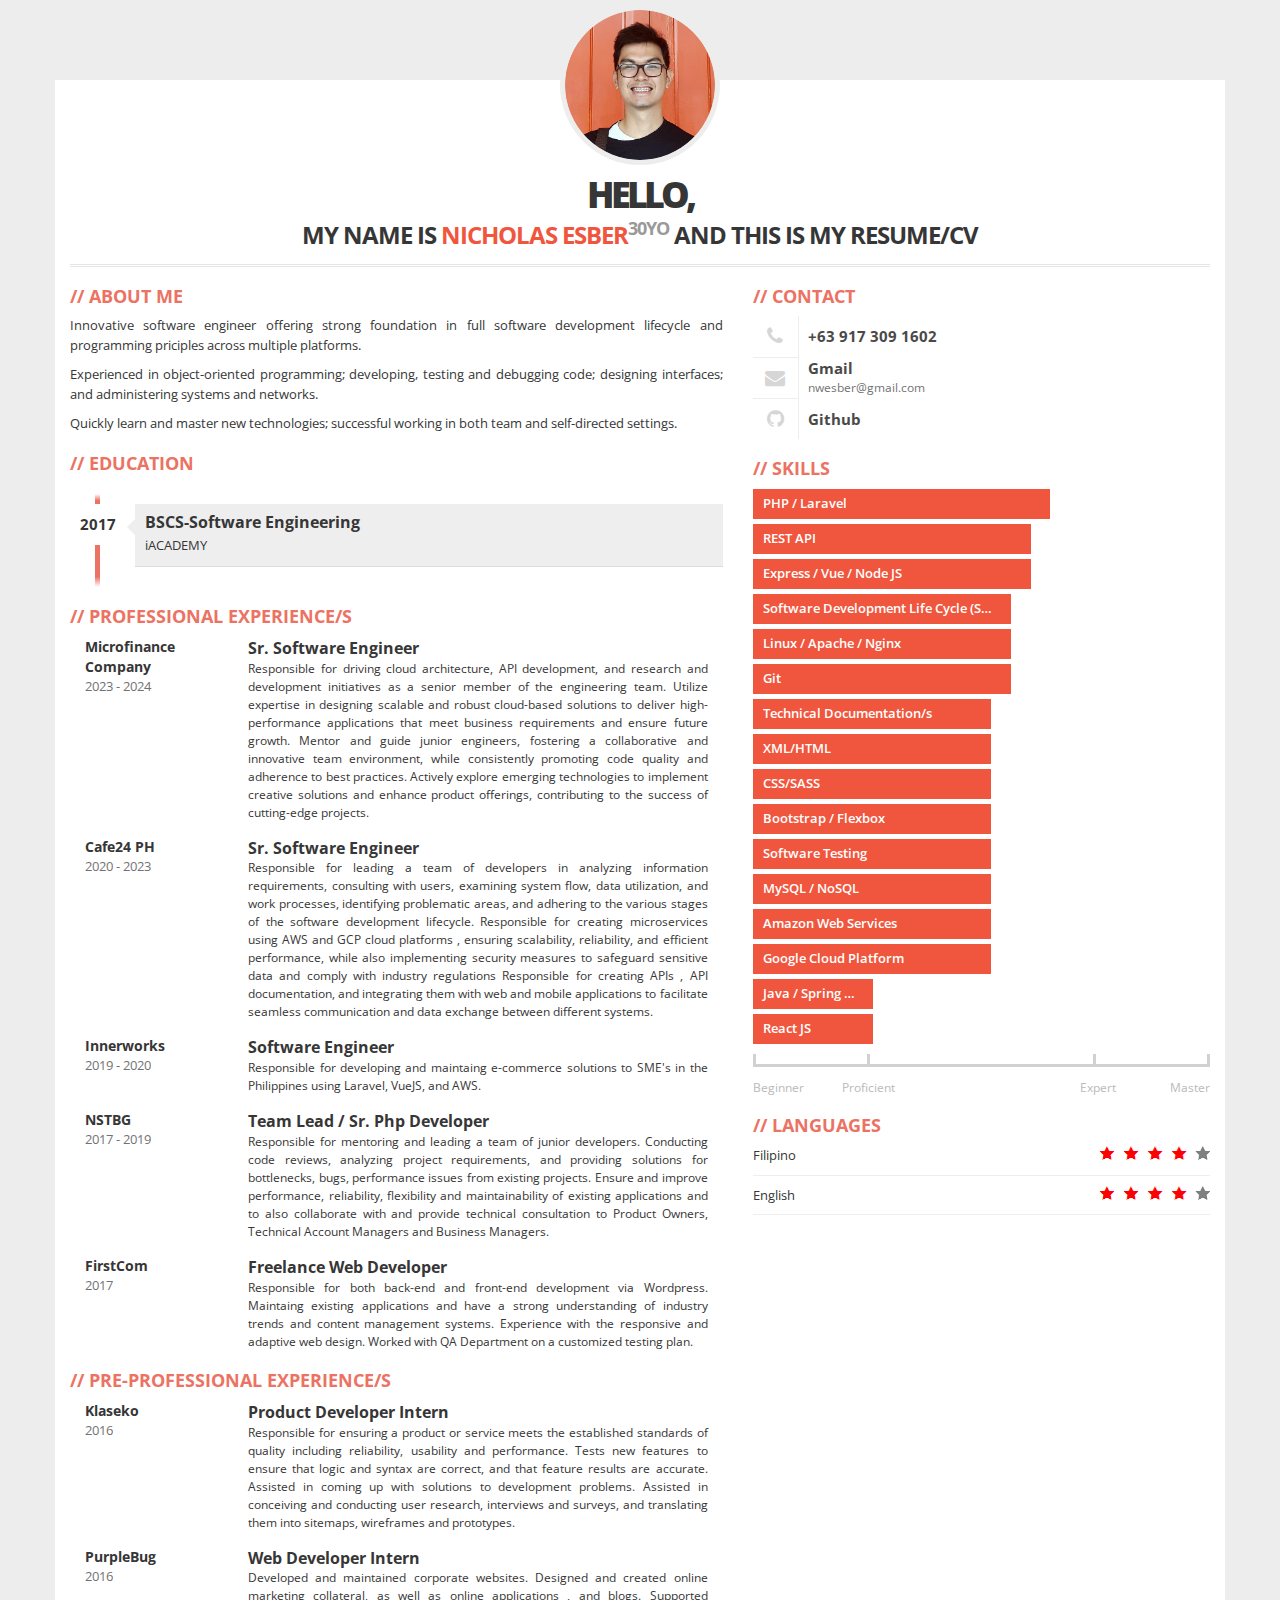
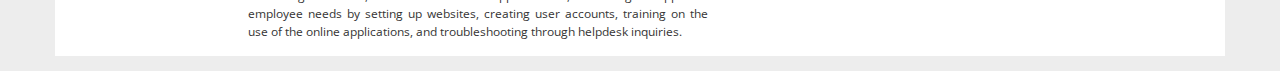
==== commit 21aaab6c: "Update index.html" ====
--- a/index.html
+++ b/index.html
@@ -65,8 +65,8 @@
             <h2>Professional Experience/s</h2>
 	    <div class="job clearfix">
               <div class="col-xs-3">
-                <div class="where">ASA Philippines</div>
-                <div class="year">2023 - Present</div>
+                <div class="where">Microfinance Company</div>
+                <div class="year">2023 - 2024</div>
               </div>
               <div class="col-xs-9">
                 <div class="profession">Sr. Software Engineer</div>
